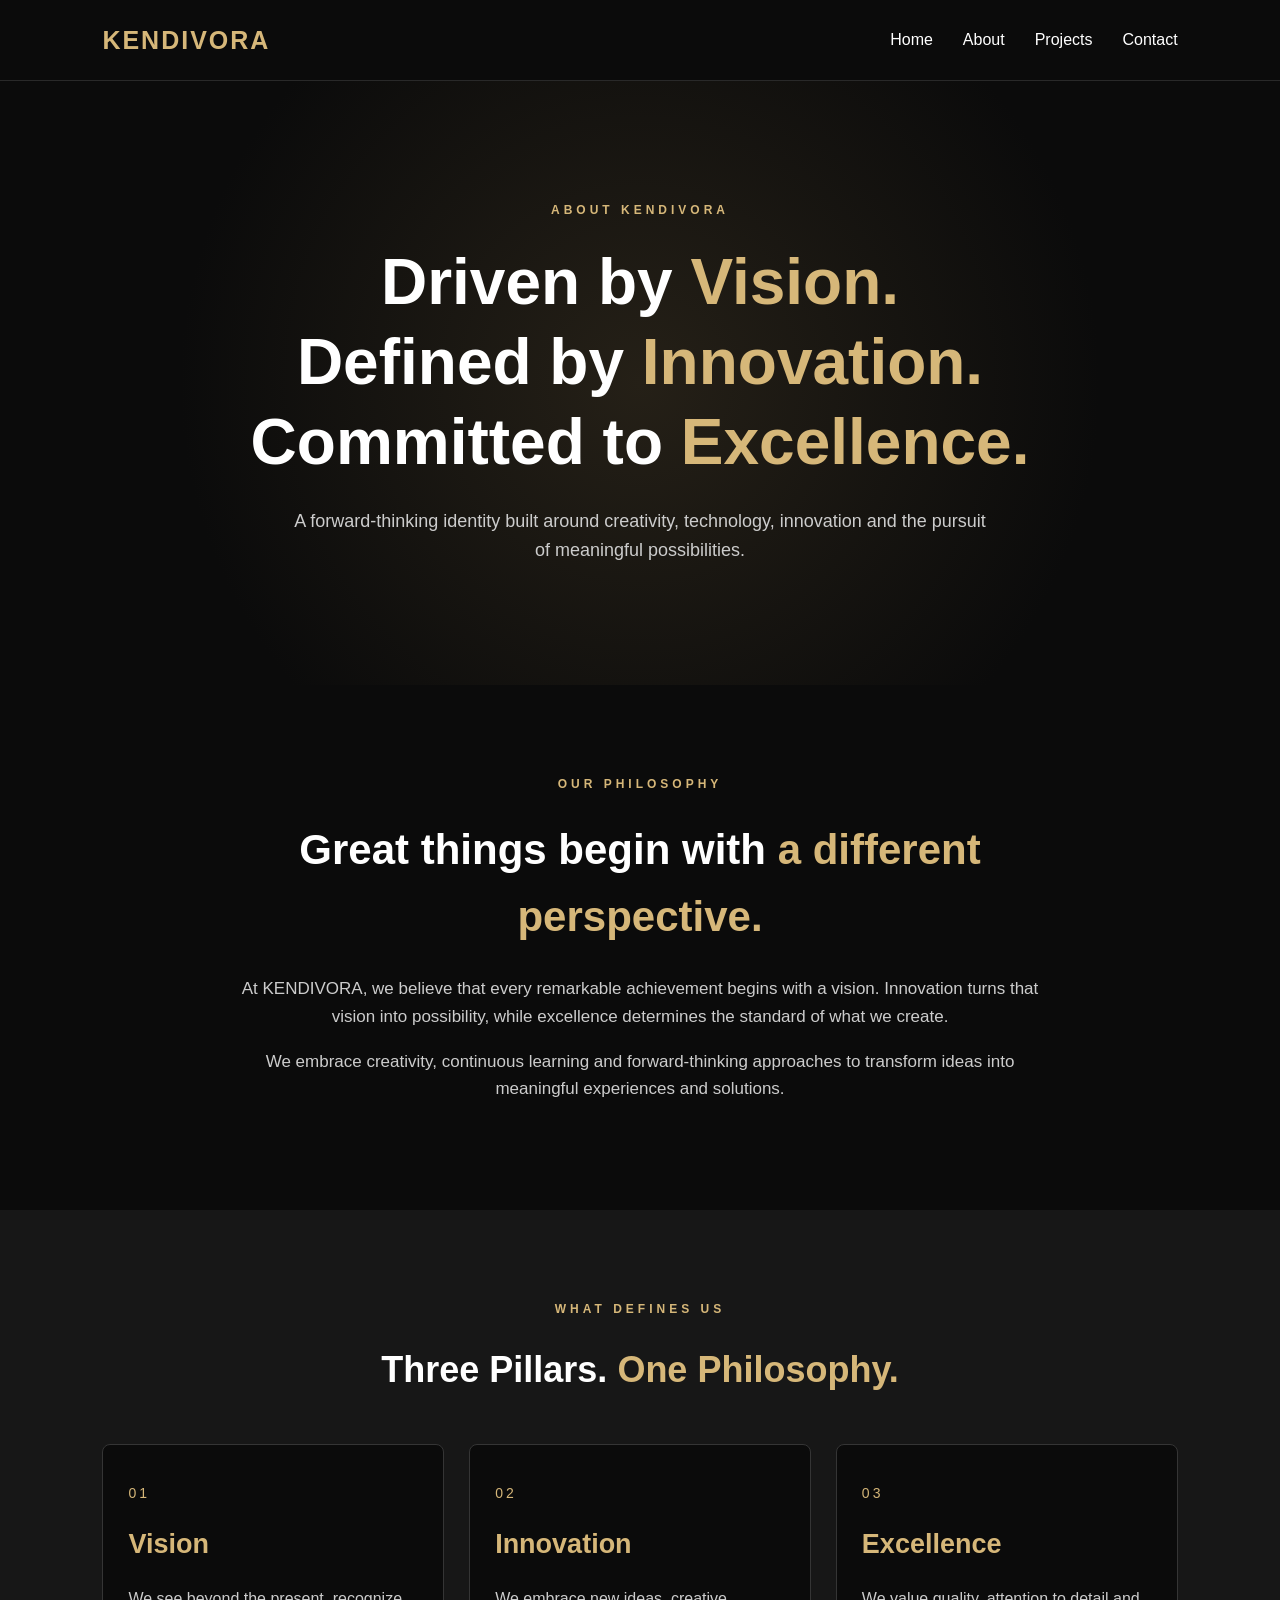
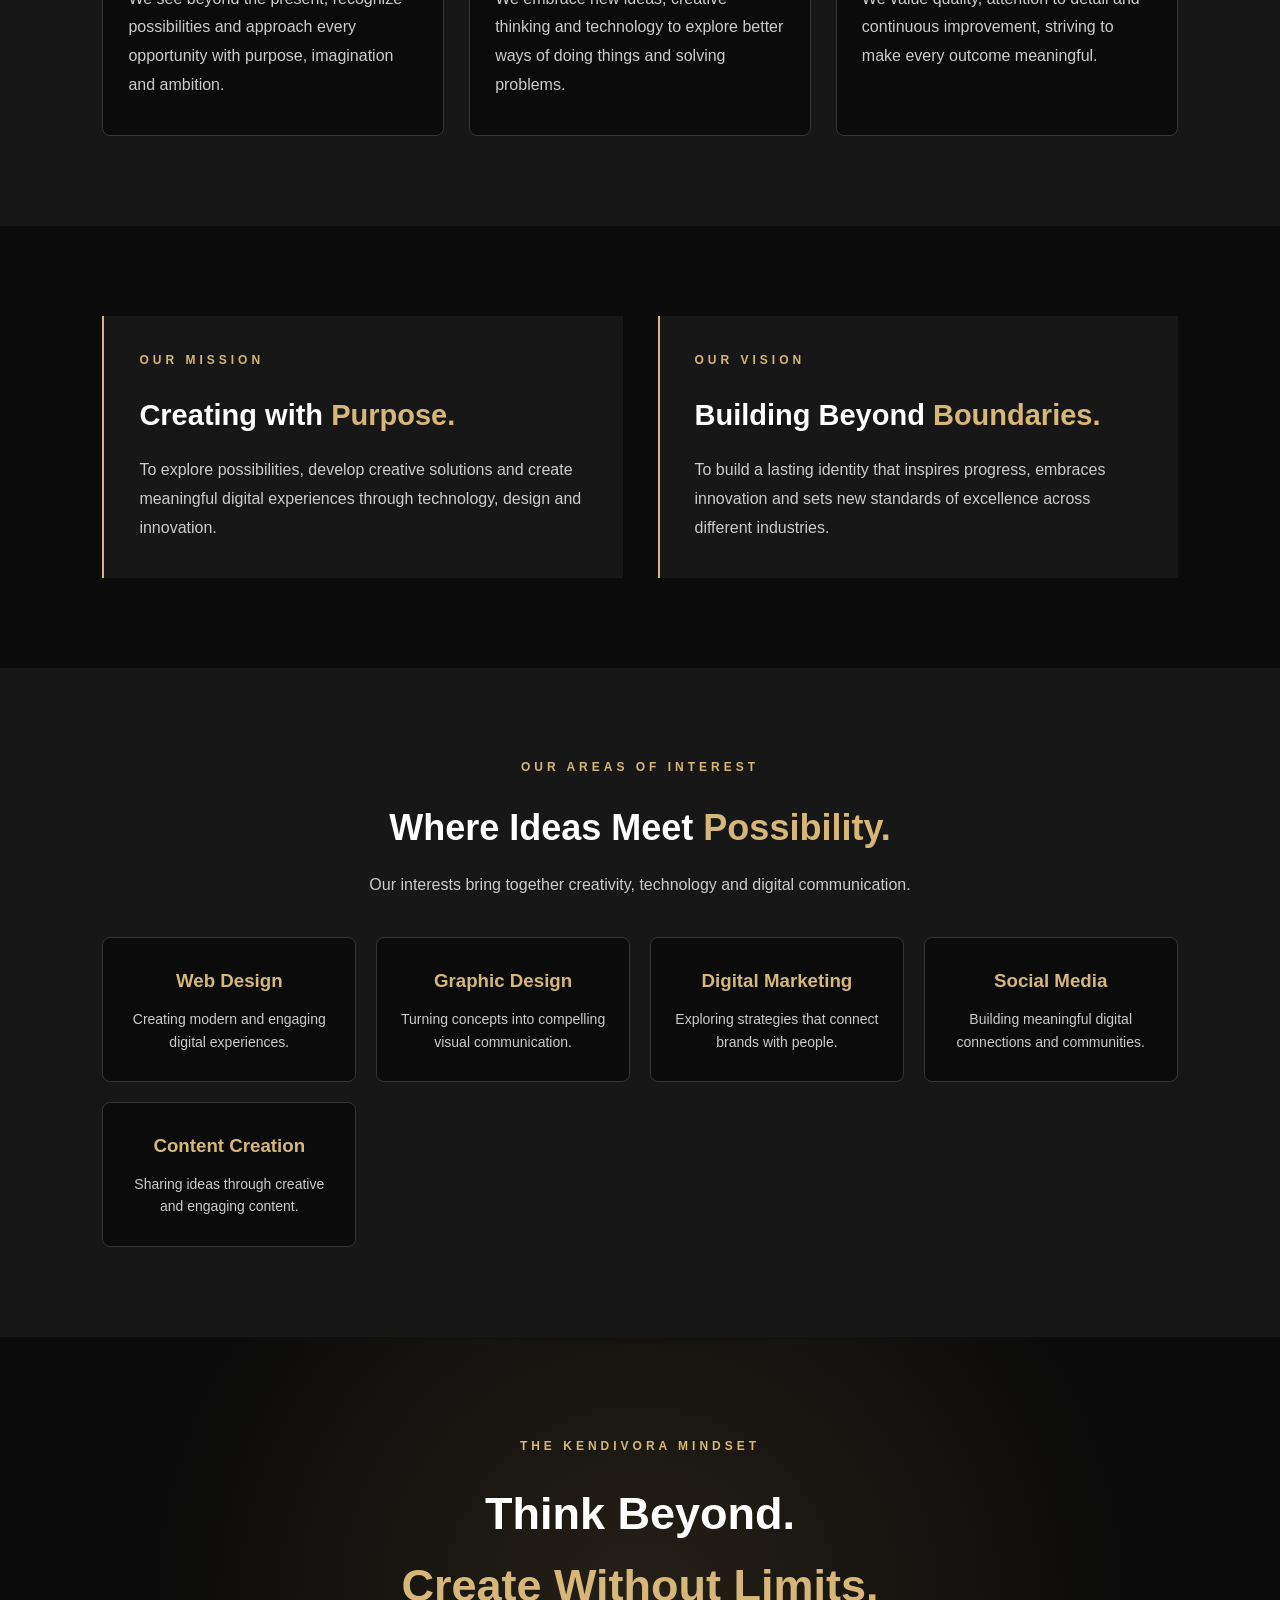
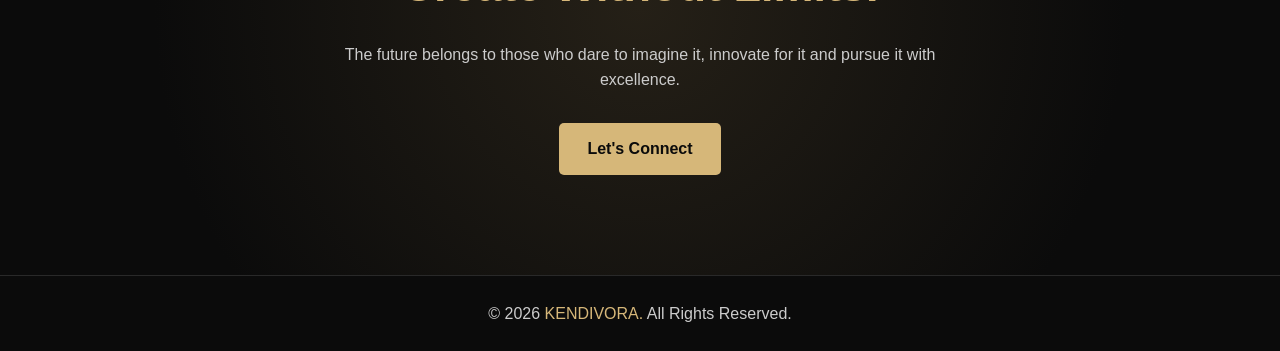
==== about.html @ ae040151 "Add files via upload" ====
<!DOCTYPE html>
<html lang="en">

<head>
    <meta charset="UTF-8">
    <meta name="viewport" content="width=device-width, initial-scale=1.0">

    <title>About Us | KENDIVORA</title>

    <link rel="stylesheet" href="style.css">
</head>

<body>

 

    <header>
        <nav>
            <a href="index.html" class="logo">KENDIVORA</a>

            <button class="menu-toggle" id="menu-toggle">
                ☰
            </button>

            <ul class="nav-links" id="nav-links">
                <li><a href="index.html">Home</a></li>
                <li><a href="about.html">About</a></li>
                <li><a href="projects.html">Projects</a></li>
                <li><a href="contact.html">Contact</a></li>
            </ul>
        </nav>
    </header>


  

    <section class="about-hero">

        <p class="section-label">ABOUT KENDIVORA</p>

        <h1>
            Driven by <span>Vision.</span><br>
            Defined by <span>Innovation.</span><br>
            Committed to <span>Excellence.</span>
        </h1>

        <p class="hero-description">
            A forward-thinking identity built around creativity,
            technology, innovation and the pursuit of meaningful
            possibilities.
        </p>

    </section>


  

    <section class="brand-philosophy">

        <p class="section-label">OUR PHILOSOPHY</p>

        <h2>
            Great things begin with
            <span>a different perspective.</span>
        </h2>

        <p>
            At KENDIVORA, we believe that every remarkable
            achievement begins with a vision. Innovation turns
            that vision into possibility, while excellence
            determines the standard of what we create.
        </p>

        <p>
            We embrace creativity, continuous learning and
            forward-thinking approaches to transform ideas
            into meaningful experiences and solutions.
        </p>

    </section>




    <section class="pillars">

        <p class="section-label">WHAT DEFINES US</p>

        <h2>Three Pillars. <span>One Philosophy.</span></h2>

        <div class="pillar-container">

            <div class="pillar-card">

                <span class="pillar-number">01</span>

                <h3>Vision</h3>

                <p>
                    We see beyond the present, recognize
                    possibilities and approach every opportunity
                    with purpose, imagination and ambition.
                </p>

            </div>


            <div class="pillar-card">

                <span class="pillar-number">02</span>

                <h3>Innovation</h3>

                <p>
                    We embrace new ideas, creative thinking
                    and technology to explore better ways
                    of doing things and solving problems.
                </p>

            </div>


            <div class="pillar-card">

                <span class="pillar-number">03</span>

                <h3>Excellence</h3>

                <p>
                    We value quality, attention to detail
                    and continuous improvement, striving
                    to make every outcome meaningful.
                </p>

            </div>

        </div>

    </section>




    <section class="mission-vision">

        <div class="mission-box">

            <p class="section-label">OUR MISSION</p>

            <h2>Creating with <span>Purpose.</span></h2>

            <p>
                To explore possibilities, develop creative
                solutions and create meaningful digital
                experiences through technology, design
                and innovation.
            </p>

        </div>


        <div class="vision-box">

            <p class="section-label">OUR VISION</p>

            <h2>Building Beyond <span>Boundaries.</span></h2>

            <p>
                To build a lasting identity that inspires
                progress, embraces innovation and sets
                new standards of excellence across
                different industries.
            </p>

        </div>

    </section>


 

    <section class="explore">

        <p class="section-label">OUR AREAS OF INTEREST</p>

        <h2>Where Ideas Meet <span>Possibility.</span></h2>

        <p class="explore-intro">
            Our interests bring together creativity,
            technology and digital communication.
        </p>

        <div class="explore-container">

            <div class="explore-card">
                <h3>Web Design</h3>
                <p>Creating modern and engaging digital experiences.</p>
            </div>

            <div class="explore-card">
                <h3>Graphic Design</h3>
                <p>Turning concepts into compelling visual communication.</p>
            </div>

            <div class="explore-card">
                <h3>Digital Marketing</h3>
                <p>Exploring strategies that connect brands with people.</p>
            </div>

            <div class="explore-card">
                <h3>Social Media</h3>
                <p>Building meaningful digital connections and communities.</p>
            </div>

            <div class="explore-card">
                <h3>Content Creation</h3>
                <p>Sharing ideas through creative and engaging content.</p>
            </div>

        </div>

    </section>


   

    <section class="about-closing">

        <p class="section-label">THE KENDIVORA MINDSET</p>

        <h2>
            Think Beyond.
            <span>Create Without Limits.</span>
        </h2>

        <p>
            The future belongs to those who dare to imagine
            it, innovate for it and pursue it with excellence.
        </p>

        <a href="contact.html" class="btn">Let's Connect</a>

    </section>


    

    <footer>
        <p>
            © 2026 <span>KENDIVORA.</span>
            All Rights Reserved.
        </p>
    </footer>


    <script src="script.js"></script>

</body>
</html>
---- style.css ----
/* ==============================
   KENDIVORA WEBSITE
   Colours: Black, White & Gold
================================= */

/* 1. GENERAL SETTINGS */

:root {
    --black: #0B0B0B;
    --white: #FFFFFF;
    --gold: #D6B779;
    --dark-grey: #171717;
    --light-grey: #CCCCCC;
}

* {
    margin: 0;
    padding: 0;
    box-sizing: border-box;
}

html {
    scroll-behavior: smooth;
}

body {
    font-family: Arial, sans-serif;
    background-color: var(--black);
    color: var(--white);
    line-height: 1.6;
}

a {
    text-decoration: none;
    color: inherit;
}

button {
    font-family: inherit;
}


/* 2. NAVIGATION BAR */

header {
    background-color: var(--black);
    padding: 20px 8%;
    border-bottom: 1px solid #292929;
}

nav {
    display: flex;
    justify-content: space-between;
    align-items: center;
}

.logo {
    color: var(--gold);
    font-size: 25px;
    font-weight: bold;
    letter-spacing: 2px;
}

.nav-links {
    display: flex;
    list-style: none;
    gap: 30px;
}

.nav-links a {
    color: var(--white);
    transition: 0.3s;
}

.nav-links a:hover {
    color: var(--gold);
}

/* Mobile menu button */

.menu-toggle {
    display: none;
    background: none;
    border: none;
    color: var(--gold);
    font-size: 30px;
    cursor: pointer;
}


/* 3. HERO SECTION */

.hero {
    min-height: 80vh;
    display: flex;
    flex-direction: column;
    justify-content: center;
    align-items: center;
    text-align: center;
    padding: 60px 8%;
}

.hero h1 {
    font-size: 55px;
    line-height: 1.2;
    margin-bottom: 20px;
}

.hero h1 span {
    color: var(--gold);
    display: block;
}

.hero p {
    color: var(--light-grey);
    font-size: 18px;
    max-width: 650px;
    margin-bottom: 30px;
}


/* 4. BUTTONS */

.btn {
    display: inline-block;
    background-color: var(--gold);
    color: var(--black);
    padding: 13px 28px;
    border-radius: 5px;
    font-weight: bold;
    transition: 0.3s;
}

.btn:hover {
    background-color: var(--white);
    transform: translateY(-3px);
}


/* 5. SERVICES SECTION */

.services {
    padding: 70px 8%;
    text-align: center;
}

.services h2 {
    font-size: 35px;
    margin-bottom: 15px;
}

.services h2 span {
    color: var(--gold);
}

.services-intro {
    color: var(--light-grey);
    margin-bottom: 40px;
}

.service-container {
    display: grid;
    grid-template-columns: repeat(auto-fit, minmax(220px, 1fr));
    gap: 25px;
}

.service-card {
    background-color: var(--dark-grey);
    padding: 30px 20px;
    border: 1px solid #333333;
    border-radius: 10px;
    transition: 0.3s;
}

.service-card:hover {
    border-color: var(--gold);
    transform: translateY(-5px);
}

.service-card h3 {
    color: var(--gold);
    margin-bottom: 12px;
}

.service-card p {
    color: var(--light-grey);
}


/* 6. CALL TO ACTION SECTION */

.cta {
    background-color: var(--dark-grey);
    text-align: center;
    padding: 70px 8%;
}

.cta h2 {
    font-size: 32px;
    margin-bottom: 15px;
}

.cta h2 span {
    color: var(--gold);
}

.cta p {
    color: var(--light-grey);
    margin-bottom: 25px;
}


/* 7. FOOTER */

footer {
    background-color: var(--black);
    border-top: 1px solid #292929;
    text-align: center;
    padding: 25px 8%;
    color: var(--light-grey);
}

footer span {
    color: var(--gold);
}


/* 8. MOBILE RESPONSIVENESS */

@media (max-width: 768px) {

    header {
        padding: 18px 5%;
    }

    .menu-toggle {
        display: block;
    }

    nav {
        position: relative;
    }

    .nav-links {
        display: none;
        flex-direction: column;
        position: absolute;
        top: 55px;
        right: 0;
        width: 200px;
        background-color: var(--dark-grey);
        padding: 20px;
        gap: 20px;
        border: 1px solid var(--gold);
        border-radius: 5px;
        z-index: 1000;
    }

    .nav-links.show {
        display: flex;
    }

    .hero {
        min-height: 70vh;
        padding: 50px 5%;
    }

    .hero h1 {
        font-size: 38px;
    }

    .hero p {
        font-size: 16px;
    }

    .services {
        padding: 50px 5%;
    }

    .services h2 {
        font-size: 28px;
    }

    .cta {
        padding: 50px 5%;
    }

    .cta h2 {
        font-size: 26px;
    }
}

/* =================================
   KENDIVORA ABOUT PAGE
================================= */


/* ABOUT HERO */

.about-hero {
    padding: 120px 8%;
    text-align: center;
    background:
        radial-gradient(
            circle at center,
            #252017 0%,
            #0B0B0B 65%
        );
}

.section-label {
    color: var(--gold);
    font-size: 12px;
    font-weight: bold;
    letter-spacing: 4px;
    margin-bottom: 22px;
}

.about-hero h1 {
    font-size: clamp(35px, 5vw, 65px);
    line-height: 1.25;
    margin-bottom: 25px;
}

.about-hero h1 span {
    color: var(--gold);
}

.hero-description {
    max-width: 700px;
    margin: auto;
    color: var(--light-grey);
    font-size: 18px;
}


/* BRAND PHILOSOPHY */

.brand-philosophy {
    padding: 90px 12%;
    text-align: center;
}

.brand-philosophy h2 {
    font-size: clamp(28px, 4vw, 42px);
    max-width: 800px;
    margin: 0 auto 25px;
}

.brand-philosophy h2 span {
    color: var(--gold);
}

.brand-philosophy p:not(.section-label) {
    max-width: 800px;
    margin: 0 auto 18px;
    color: var(--light-grey);
    font-size: 17px;
}


/* THREE PILLARS */

.pillars {
    background-color: var(--dark-grey);
    padding: 90px 8%;
    text-align: center;
}

.pillars h2 {
    font-size: 36px;
    margin-bottom: 45px;
}

.pillars h2 span {
    color: var(--gold);
}

.pillar-container {
    display: grid;
    grid-template-columns: repeat(3, 1fr);
    gap: 25px;
}

.pillar-card {
    background-color: var(--black);
    padding: 35px 25px;
    border: 1px solid #353535;
    border-radius: 8px;
    text-align: left;
    transition: 0.3s;
}

.pillar-card:hover {
    border-color: var(--gold);
    transform: translateY(-6px);
}

.pillar-number {
    color: var(--gold);
    font-size: 14px;
    letter-spacing: 3px;
}

.pillar-card h3 {
    color: var(--gold);
    font-size: 27px;
    margin: 18px 0;
}

.pillar-card p {
    color: var(--light-grey);
    line-height: 1.8;
}


/* MISSION AND VISION */

.mission-vision {
    display: grid;
    grid-template-columns: 1fr 1fr;
    gap: 35px;
    padding: 90px 8%;
}

.mission-box,
.vision-box {
    padding: 35px;
    border-left: 2px solid var(--gold);
    background-color: var(--dark-grey);
}

.mission-vision h2 {
    font-size: 29px;
    margin-bottom: 18px;
}

.mission-vision h2 span {
    color: var(--gold);
}

.mission-vision p:not(.section-label) {
    color: var(--light-grey);
    line-height: 1.8;
}


/* AREAS OF INTEREST */

.explore {
    padding: 90px 8%;
    text-align: center;
    background-color: var(--dark-grey);
}

.explore h2 {
    font-size: 36px;
    margin-bottom: 15px;
}

.explore h2 span {
    color: var(--gold);
}

.explore-intro {
    color: var(--light-grey);
    margin-bottom: 40px;
}

.explore-container {
    display: grid;
    grid-template-columns: repeat(auto-fit, minmax(210px, 1fr));
    gap: 20px;
}

.explore-card {
    padding: 28px 20px;
    background-color: var(--black);
    border: 1px solid #353535;
    border-radius: 8px;
    transition: 0.3s;
}

.explore-card:hover {
    border-color: var(--gold);
    transform: translateY(-5px);
}

.explore-card h3 {
    color: var(--gold);
    margin-bottom: 12px;
}

.explore-card p {
    color: var(--light-grey);
    font-size: 14px;
}


/* CLOSING STATEMENT */

.about-closing {
    padding: 100px 8%;
    text-align: center;
    background:
        radial-gradient(
            circle at center,
            #252017 0%,
            #0B0B0B 70%
        );
}

.about-closing h2 {
    font-size: clamp(30px, 4vw, 45px);
    margin-bottom: 20px;
}

.about-closing h2 span {
    color: var(--gold);
    display: block;
}

.about-closing p:not(.section-label) {
    color: var(--light-grey);
    max-width: 650px;
    margin: 0 auto 30px;
}


/* MOBILE RESPONSIVENESS */

@media (max-width: 768px) {

    .about-hero {
        padding: 85px 6%;
    }

    .about-hero h1 {
        font-size: 36px;
    }

    .hero-description {
        font-size: 15px;
    }

    .brand-philosophy {
        padding: 65px 7%;
    }

    .brand-philosophy h2 {
        font-size: 29px;
    }

    .brand-philosophy p:not(.section-label) {
        font-size: 15px;
    }

    .pillars {
        padding: 65px 6%;
    }

    .pillars h2 {
        font-size: 28px;
    }

    .pillar-container {
        grid-template-columns: 1fr;
    }

    .mission-vision {
        grid-template-columns: 1fr;
        padding: 65px 6%;
    }

    .explore {
        padding: 65px 6%;
    }

    .explore h2 {
        font-size: 29px;
    }

    .about-closing {
        padding: 75px 6%;
    }
}


/* =================================
   KENDIVORA CONTACT PAGE
================================= */


/* CONTACT HERO */

.contact-hero {
    text-align: center;
    padding: 100px 8%;
    background:
        radial-gradient(
            circle at center,
            #252017 0%,
            #0B0B0B 70%
        );
}

.contact-hero h1 {
    font-size: clamp(36px, 5vw, 60px);
    margin-bottom: 20px;
}

.contact-hero h1 span {
    color: var(--gold);
}

.contact-hero > p:last-child {
    max-width: 700px;
    margin: auto;
    color: var(--light-grey);
    font-size: 17px;
}


/* CONTACT SECTION */

.contact-section {
    display: grid;
    grid-template-columns: 1fr 1.2fr;
    gap: 55px;
    padding: 90px 8%;
    align-items: start;
}

.contact-info h2,
.contact-form-container h2 {
    font-size: 32px;
    margin-bottom: 20px;
}

.contact-intro {
    color: var(--light-grey);
    margin-bottom: 35px;
    line-height: 1.8;
}


/* CONTACT DETAILS */

.contact-item {
    display: flex;
    align-items: flex-start;
    gap: 18px;
    margin-bottom: 30px;
}

.contact-icon {
    width: 45px;
    height: 45px;
    flex-shrink: 0;
    display: flex;
    justify-content: center;
    align-items: center;
    color: var(--gold);
    border: 1px solid var(--gold);
    border-radius: 50%;
    font-size: 20px;
}

.contact-item h3 {
    color: var(--gold);
    margin-bottom: 8px;
}

.contact-item p,
.contact-item a {
    display: block;
    color: var(--light-grey);
    margin-bottom: 7px;
    overflow-wrap: anywhere;
}

.contact-item a:hover {
    color: var(--gold);
}


/* CONTACT FORM */

.contact-form-container {
    background-color: var(--dark-grey);
    border: 1px solid #333333;
    padding: 35px;
    border-radius: 10px;
}

.form-group {
    margin-bottom: 22px;
}

.form-group label {
    display: block;
    color: var(--white);
    margin-bottom: 9px;
    font-weight: bold;
}

.form-group input,
.form-group textarea {
    width: 100%;
    padding: 14px;
    background-color: var(--black);
    color: var(--white);
    border: 1px solid #444444;
    border-radius: 5px;
    outline: none;
    font-family: Arial, sans-serif;
    font-size: 15px;
}

.form-group input:focus,
.form-group textarea:focus {
    border-color: var(--gold);
}

.form-group input::placeholder,
.form-group textarea::placeholder {
    color: #888888;
}

.form-group textarea {
    resize: vertical;
}

.contact-form-container .btn {
    border: none;
    cursor: pointer;
    font-size: 15px;
}

.form-note {
    color: var(--light-grey);
    font-size: 12px;
    margin-top: 15px;
}


/* CONTACT CLOSING */

.contact-closing {
    text-align: center;
    padding: 85px 8%;
    background-color: var(--dark-grey);
}

.contact-closing h2 {
    font-size: clamp(28px, 4vw, 42px);
    margin-bottom: 18px;
}

.contact-closing h2 span {
    color: var(--gold);
    display: block;
}

.contact-closing > p:last-child {
    color: var(--light-grey);
}


/* CONTACT MOBILE RESPONSIVENESS */

@media (max-width: 768px) {

    .contact-hero {
        padding: 75px 6%;
    }

    .contact-hero h1 {
        font-size: 36px;
    }

    .contact-hero > p:last-child {
        font-size: 15px;
    }

    .contact-section {
        grid-template-columns: 1fr;
        gap: 40px;
        padding: 60px 6%;
    }

    .contact-info h2,
    .contact-form-container h2 {
        font-size: 27px;
    }

    .contact-form-container {
        padding: 25px 18px;
    }

    .contact-closing {
        padding: 65px 6%;
    }
}

/* =================================
   PROJECTS PAGE
================================= */

.projects-hero {
    min-height: 65vh;
    display: flex;
    align-items: center;
    justify-content: center;
    text-align: center;
    padding: 100px 8%;
    background:
        linear-gradient(rgba(0,0,0,0.75), rgba(0,0,0,0.9)),
        #171717;
}

.projects-hero-content {
    max-width: 800px;
}

.projects-hero-content > span {
    color: #D6B779;
    letter-spacing: 3px;
    font-size: 13px;
}

.projects-hero h1 {
    color: #FFFFFF;
    font-size: clamp(38px, 6vw, 65px);
    margin: 20px 0;
}

.projects-hero h1 span {
    color: #D6B779;
}

.projects-hero p {
    color: #CCCCCC;
    line-height: 1.8;
    margin-bottom: 30px;
}


/* SECTION HEADINGS */

.section-heading {
    text-align: center;
    max-width: 750px;
    margin: 0 auto 50px;
}

.section-heading span {
    color: #D6B779;
    letter-spacing: 3px;
    font-size: 12px;
}

.section-heading h2 {
    color: #FFFFFF;
    font-size: clamp(27px, 4vw, 38px);
    margin: 15px 0;
}

.section-heading p {
    color: #CCCCCC;
    line-height: 1.8;
}


/* GRAPHIC DESIGN PORTFOLIO */

.graphic-portfolio {
    padding: 90px 8%;
    background: #0B0B0B;
}

.graphic-grid {
    display: grid;
    grid-template-columns: repeat(3, minmax(0, 1fr));
    gap: 25px;
}

.graphic-card {
    background: #171717;
    border: 1px solid rgba(214,183,121,0.2);
    border-radius: 10px;
    overflow: hidden;
    transition: 0.3s ease;
}

.graphic-card:hover {
    transform: translateY(-7px);
    border-color: #D6B779;
}

.graphic-image {
    width: 100%;
    height: 280px;
    overflow: hidden;
    background: #222222;
}

.graphic-image img {
    width: 100%;
    height: 100%;
    object-fit: cover;
    display: block;
    transition: 0.4s ease;
}

.graphic-card:hover .graphic-image img {
    transform: scale(1.05);
}

.graphic-info {
    padding: 22px;
}

.graphic-info span {
    color: #D6B779;
    font-size: 11px;
    letter-spacing: 1.5px;
}

.graphic-info h3 {
    color: #FFFFFF;
    margin: 12px 0;
    font-size: 19px;
}

.graphic-info p {
    color: #CCCCCC;
    font-size: 14px;
    line-height: 1.7;
}


/* PROMOTIONAL VIDEO */

.video-portfolio {
    padding: 90px 8%;
    background: #171717;
}

.video-card {
    max-width: 750px;
    margin: auto;
    background: #0B0B0B;
    border: 1px solid rgba(214,183,121,0.2);
    border-radius: 12px;
    overflow: hidden;
}

.video-card video {
    width: 100%;
    display: block;
    max-height: 450px;
    background: #000000;
}

.video-info {
    padding: 25px;
}

.video-info h3 {
    color: #D6B779;
    margin-bottom: 12px;
}

.video-info p {
    color: #CCCCCC;
    line-height: 1.7;
}


/* SOCIAL MEDIA MANAGEMENT */

.social-management {
    padding: 90px 8%;
    background: #0B0B0B;
}

.social-grid {
    display: grid;
    grid-template-columns: repeat(3, minmax(0, 1fr));
    gap: 25px;
}

.social-card {
    padding: 35px 25px;
    background: #171717;
    border: 1px solid rgba(214,183,121,0.2);
    border-radius: 10px;
    transition: 0.3s ease;
}

.social-card:hover {
    transform: translateY(-7px);
    border-color: #D6B779;
}

.social-icon {
    width: 55px;
    height: 55px;
    display: flex;
    align-items: center;
    justify-content: center;
    border: 1px solid #D6B779;
    border-radius: 50%;
    color: #D6B779;
    font-size: 20px;
    font-weight: bold;
    margin-bottom: 20px;
}

.social-card h3 {
    color: #FFFFFF;
    margin-bottom: 15px;
    font-size: 21px;
}

.social-card p {
    color: #CCCCCC;
    line-height: 1.7;
    font-size: 14px;
    min-height: 75px;
}

.social-card a {
    display: inline-block;
    margin-top: 20px;
    color: #D6B779;
    text-decoration: none;
    font-weight: bold;
    transition: 0.3s;
}

.social-card a:hover {
    color: #FFFFFF;
}


/* PROJECT PHILOSOPHY */

.project-philosophy {
    padding: 100px 10%;
    text-align: center;
    background: #171717;
}

.project-philosophy span {
    color: #D6B779;
    letter-spacing: 3px;
    font-size: 12px;
}

.project-philosophy h2 {
    color: #FFFFFF;
    font-size: clamp(28px, 4vw, 42px);
    max-width: 750px;
    margin: 20px auto;
}

.project-philosophy p {
    color: #CCCCCC;
    max-width: 750px;
    margin: auto;
    line-height: 1.9;
}


/* PROJECTS CALL TO ACTION */

.projects-cta {
    padding: 85px 8%;
    text-align: center;
    background: #0B0B0B;
}

.projects-cta h2 {
    color: #FFFFFF;
    font-size: 34px;
    margin-bottom: 15px;
}

.projects-cta p {
    color: #CCCCCC;
    margin-bottom: 30px;
}


/* RESPONSIVE DESIGN */

@media (max-width: 900px) {

    .graphic-grid {
        grid-template-columns: repeat(2, minmax(0, 1fr));
    }

    .social-grid {
        grid-template-columns: repeat(2, minmax(0, 1fr));
    }

}

@media (max-width: 600px) {

    .projects-hero {
        min-height: 55vh;
        padding: 80px 6%;
    }

    .graphic-portfolio,
    .video-portfolio,
    .social-management {
        padding: 65px 6%;
    }

    .graphic-grid,
    .social-grid {
        grid-template-columns: 1fr;
    }

    .graphic-image {
        height: 260px;
    }

    .project-philosophy {
        padding: 75px 7%;
    }

    .projects-cta {
        padding: 70px 6%;
    }

}

.graphic-image {
    width: 100%;
    height: 280px;
    object-fit: contain;
    cursor: pointer;
    transition: transform 0.3s ease;
}

.graphic-image:hover {
    transform: scale(1.03);
}

.lightbox {
    display: none;
    position: fixed;
    inset: 0;
    background: rgba(0, 0, 0, 0.95);
    z-index: 9999;
    align-items: center;
    justify-content: center;
    padding: 50px;
}

.lightbox.active {
    display: flex;
}

#lightbox-image {
    max-width: 85%;
    max-height: 85vh;
    width: auto;
    height: auto;
    object-fit: contain;
}

.lightbox button {
    position: absolute;
    background: transparent;
    color: #D6B779;
    border: none;
    font-size: 35px;
    cursor: pointer;
}

.lightbox-close {
    top: 20px;
    right: 30px;
}

.lightbox-prev {
    left: 20px;
}

.lightbox-next {
    right: 20px;
}

@media (max-width: 600px) {
    .graphic-image {
        height: 230px;
    }

    .lightbox {
        padding: 15px;
    }

    #lightbox-image {
        max-width: 90%;
        max-height: 75vh;
    }

    .lightbox button {
        font-size: 27px;
    }
}
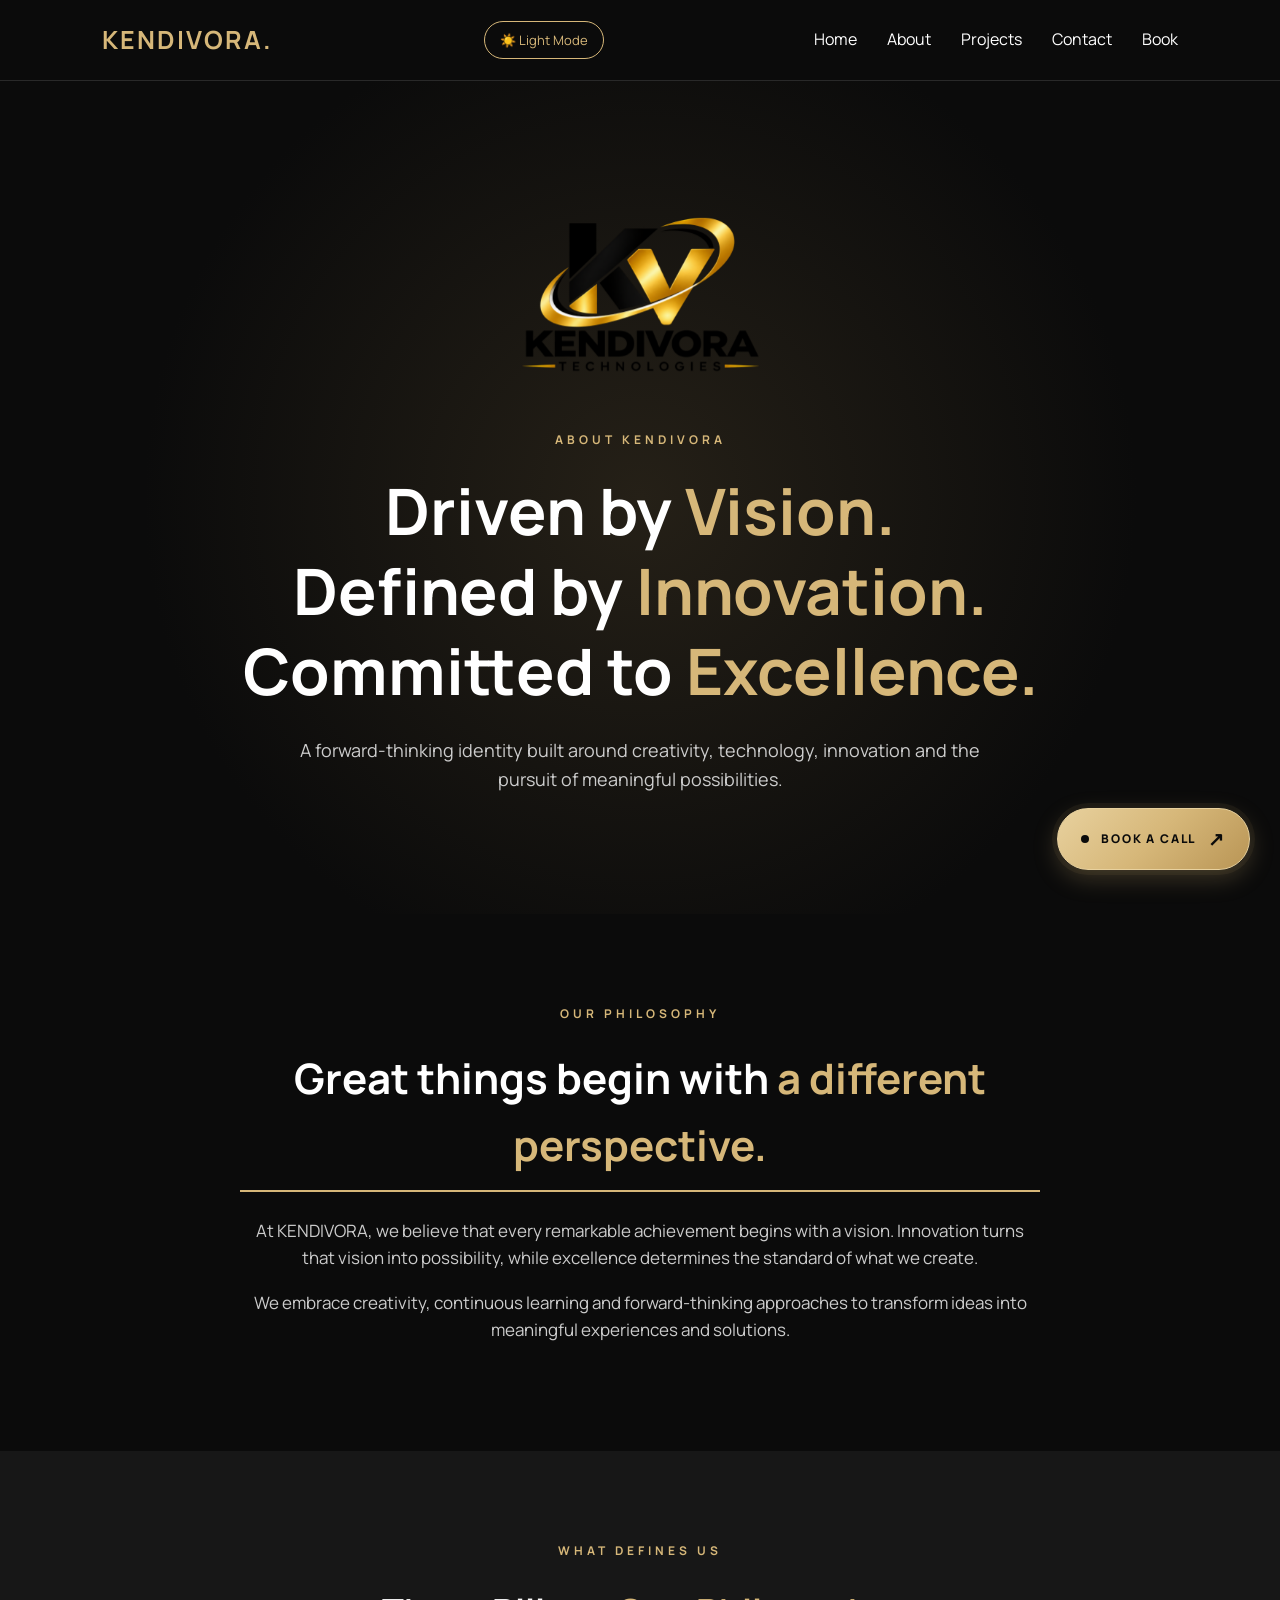
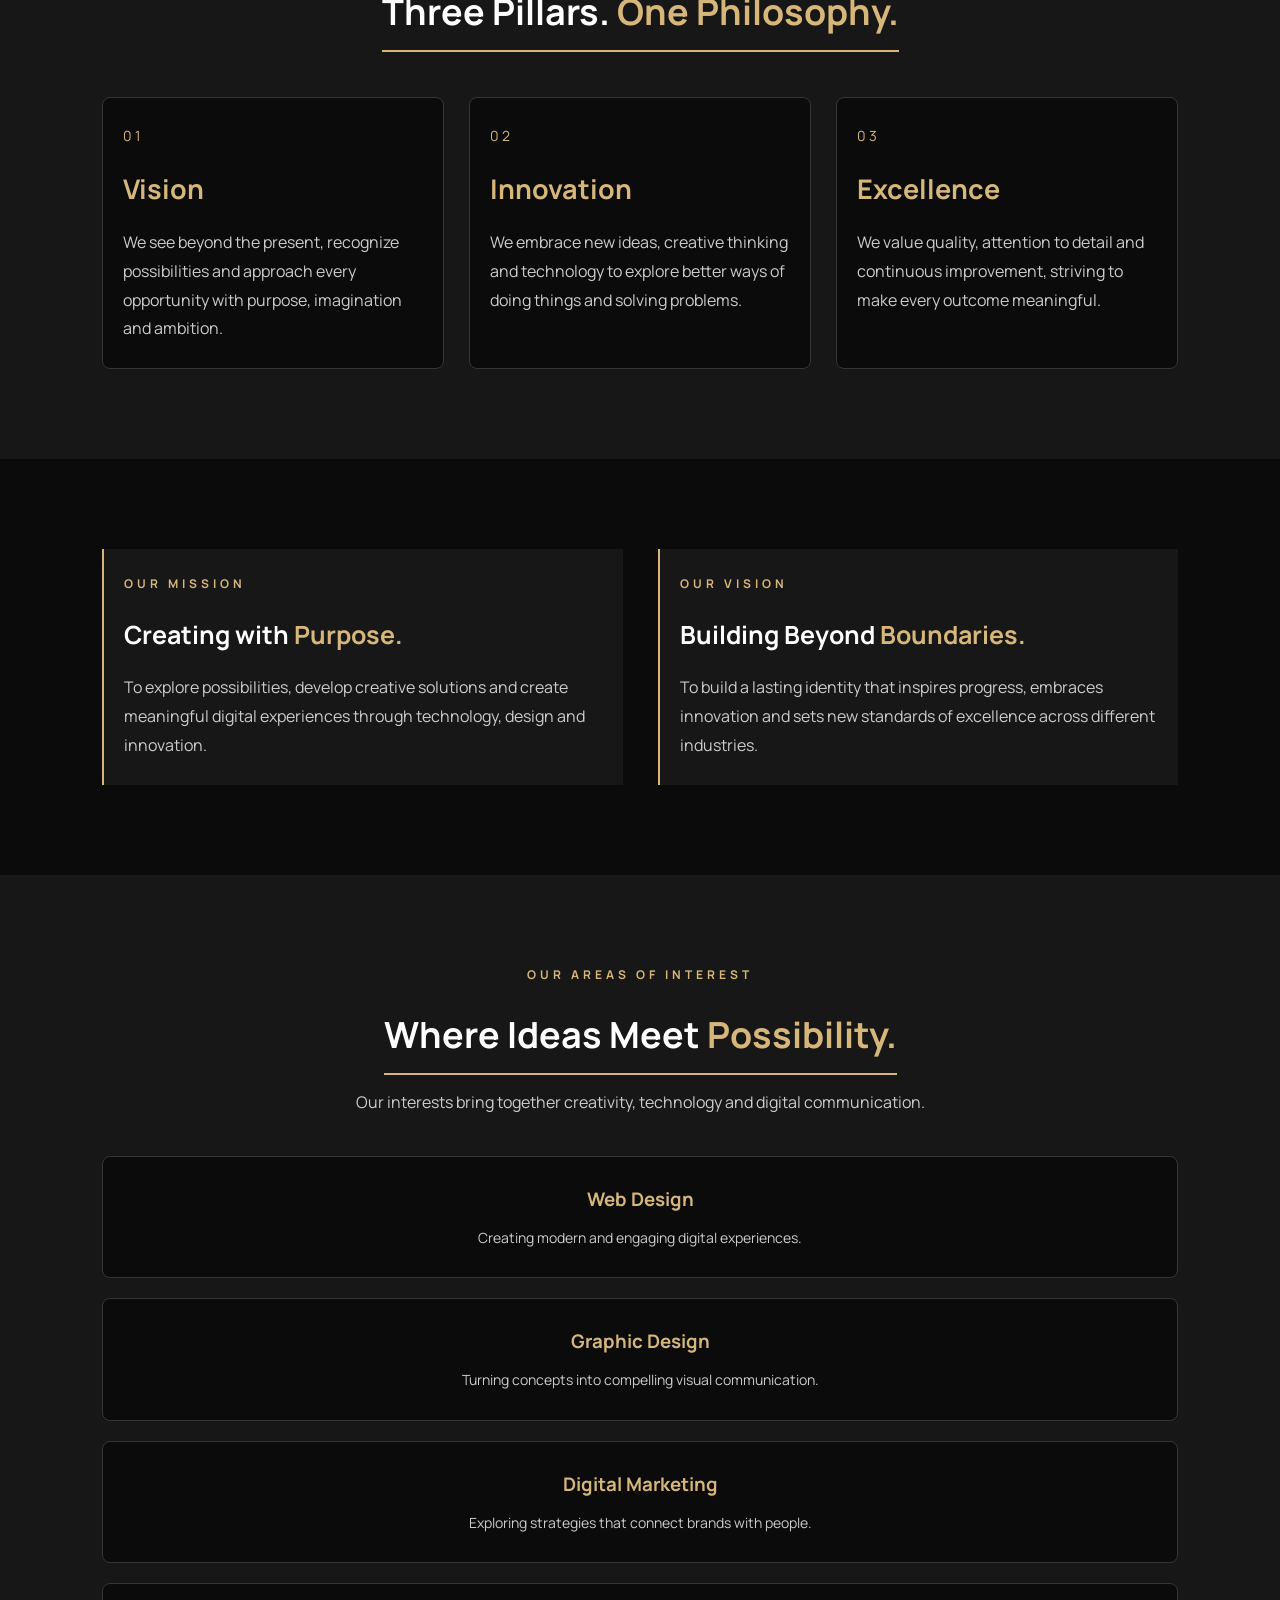
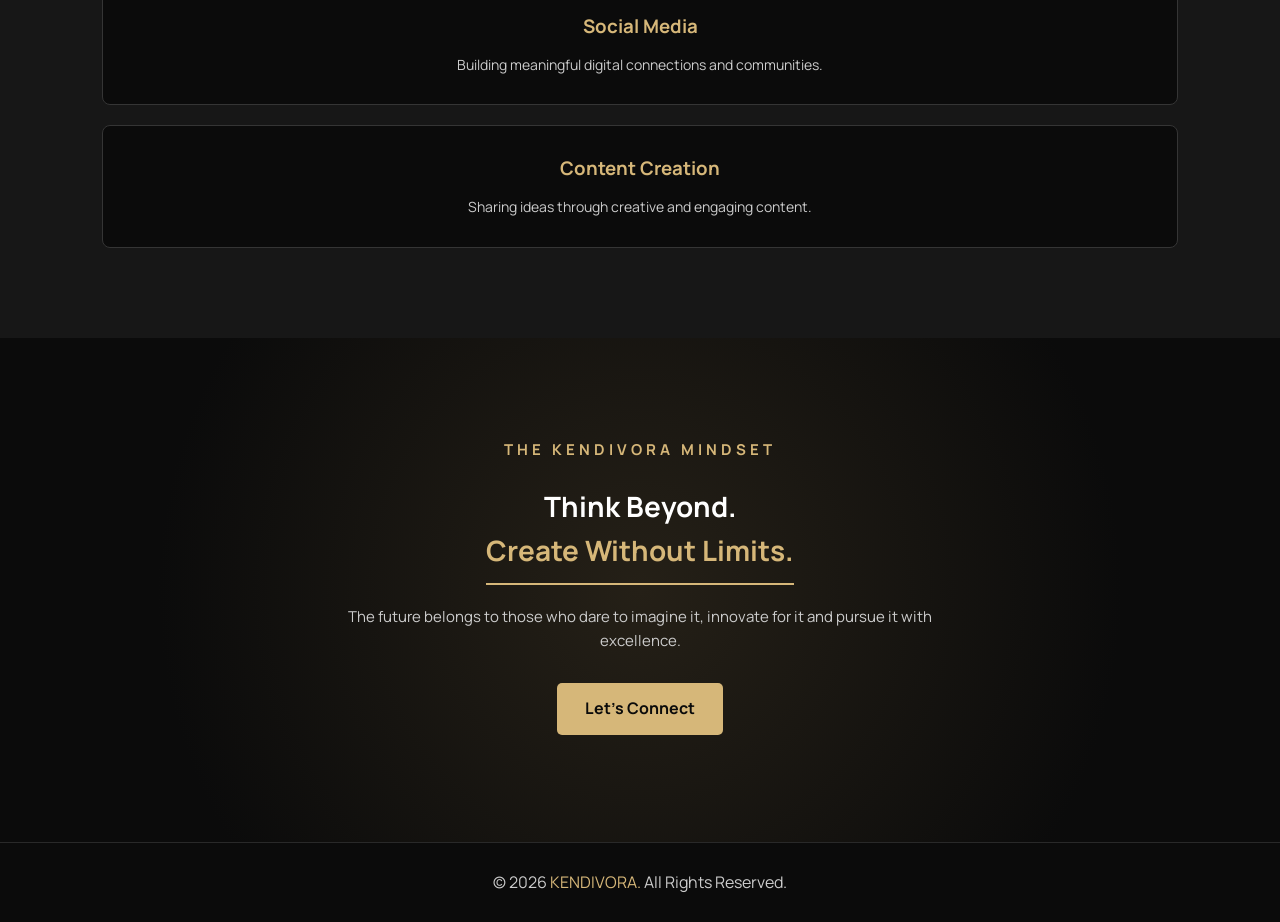
==== commit 7084bbc4: "Add files via upload" ====
--- a/about.html
+++ b/about.html
@@ -15,26 +15,38 @@
  
 
     <header>
-        <nav>
-            <a href="index.html" class="logo">KENDIVORA</a>
-
-            <button class="menu-toggle" id="menu-toggle">
-                ☰
-            </button>
-
-            <ul class="nav-links" id="nav-links">
-                <li><a href="index.html">Home</a></li>
-                <li><a href="about.html">About</a></li>
-                <li><a href="projects.html">Projects</a></li>
-                <li><a href="contact.html">Contact</a></li>
-            </ul>
-        </nav>
+        <nav class="navbar">
+
+    <a href="index.html" class="logo">
+        KENDIVORA<span>.</span>
+    </a>
+
+    <button id="theme-toggle" class="theme-toggle">
+        ☀️ Light Mode
+    </button>
+
+    <button class="menu-toggle" id="menu-toggle">
+        ☰
+    </button>
+
+    <ul class="nav-links" id="nav-links">
+        <li><a href="index.html">Home</a></li>
+        <li><a href="about.html">About</a></li>
+        <li><a href="projects.html">Projects</a></li>
+        <li><a href="contact.html">Contact</a></li>
+        <li><a href="book.html">Book</a></li>
+    </ul>
+
+</nav>
     </header>
 
 
   
 
-    <section class="about-hero">
+    <section class="about-hero reveal">
+        <div class="about-logo">
+    <img src="Kendivora-Logo.png" alt="KENDIVORA Technologies Logo">
+</div>
 
         <p class="section-label">ABOUT KENDIVORA</p>
 
@@ -55,7 +67,7 @@
 
   
 
-    <section class="brand-philosophy">
+    <section class="brand-philosophy reveal">
 
         <p class="section-label">OUR PHILOSOPHY</p>
 
@@ -82,13 +94,13 @@
 
 
 
-    <section class="pillars">
+    <section class="pillars reveal">
 
         <p class="section-label">WHAT DEFINES US</p>
 
         <h2>Three Pillars. <span>One Philosophy.</span></h2>
 
-        <div class="pillar-container">
+        <div class="pillar-container reveal-stagger">
 
             <div class="pillar-card">
 
@@ -141,7 +153,7 @@
 
 
 
-    <section class="mission-vision">
+    <section class="mission-vision reveal-stagger">
 
         <div class="mission-box">
 
@@ -179,7 +191,7 @@
 
  
 
-    <section class="explore">
+    <section class="explore reveal">
 
         <p class="section-label">OUR AREAS OF INTEREST</p>
 
@@ -190,7 +202,7 @@
             technology and digital communication.
         </p>
 
-        <div class="explore-container">
+        <div class="explore-container reveal-stagger">
 
             <div class="explore-card">
                 <h3>Web Design</h3>
@@ -224,7 +236,7 @@
 
    
 
-    <section class="about-closing">
+    <section class="about-closing reveal">
 
         <p class="section-label">THE KENDIVORA MINDSET</p>
 
@@ -239,8 +251,13 @@
         </p>
 
         <a href="contact.html" class="btn">Let's Connect</a>
-
-    </section>
+     
+     </section>
+      <a href="book.html" class="floating-booking">
+    <span class="booking-dot"></span>
+    <span>BOOK A CALL</span>
+    <span class="booking-arrow">↗</span>
+</a>
 
 
     
--- a/style.css
+++ b/style.css
@@ -1,3 +1,4 @@
+@import url('https://fonts.googleapis.com/css2?family=Manrope:wght@200..800&display=swap');
 /* ==============================
    KENDIVORA WEBSITE
    Colours: Black, White & Gold
@@ -24,10 +25,11 @@
 }
 
 body {
-    font-family: Arial, sans-serif;
+    font-family: 'Manrope', sans-serif;
     background-color: var(--black);
     color: var(--white);
     line-height: 1.6;
+
 }
 
 a {
@@ -169,12 +171,13 @@
     padding: 30px 20px;
     border: 1px solid #333333;
     border-radius: 10px;
-    transition: 0.3s;
+    transition: transform 0.4s ease, box-shadow 0.4s ease, border-color 0.4s ease;
 }
 
 .service-card:hover {
     border-color: var(--gold);
-    transform: translateY(-5px);
+    transform: translateY(-10px);
+    box-shadow: 0 12px 25px rgba(214, 183, 121, 0.15);
 }
 
 .service-card h3 {
@@ -221,6 +224,14 @@
 }
 
 footer span {
+    color: var(--gold);
+}
+footer p {
+    line-height: 1.8;
+    transition: color 0.3s ease;
+}
+
+footer p:hover {
     color: var(--gold);
 }
 
@@ -472,18 +483,21 @@
     grid-template-columns: repeat(auto-fit, minmax(210px, 1fr));
     gap: 20px;
 }
-
 .explore-card {
     padding: 28px 20px;
     background-color: var(--black);
     border: 1px solid #353535;
     border-radius: 8px;
-    transition: 0.3s;
+    transition:
+        transform 0.4s ease,
+        border-color 0.4s ease,
+        box-shadow 0.4s ease;
 }
 
 .explore-card:hover {
     border-color: var(--gold);
-    transform: translateY(-5px);
+    transform: translateY(-8px);
+    box-shadow: 0 12px 25px rgba(214, 183, 121, 0.12);
 }
 
 .explore-card h3 {
@@ -584,6 +598,34 @@
         padding: 75px 6%;
     }
 }
+/* EXPLORE CARDS */
+    .explore-container {
+        grid-template-columns: 1fr;
+    }
+
+    /* MISSION AND VISION */
+    .mission-box,
+    .vision-box {
+        padding: 25px 20px;
+    }
+
+    .mission-vision h2 {
+        font-size: 25px;
+    }
+
+    /* PILLAR CARDS */
+    .pillar-card {
+        padding: 25px 20px;
+    }
+
+    /* ABOUT CLOSING */
+    .about-closing h2 {
+        font-size: 28px;
+    }
+
+    .about-closing p {
+        font-size: 15px;
+    }
 
 
 /* =================================
@@ -619,6 +661,30 @@
     color: var(--light-grey);
     font-size: 17px;
 }
+/* CONTACT HERO ENTRANCE ANIMATION */
+
+.contact-hero .section-label {
+    animation: contactFadeUp 0.8s ease both;
+}
+
+.contact-hero h1 {
+    animation: contactFadeUp 1s ease 0.2s both;
+}
+
+.contact-hero > p:last-child {
+    animation: contactFadeUp 1s ease 0.4s both;
+}
+
+@keyframes contactFadeUp {
+    from {
+        opacity: 0;
+        transform: translateY(22px);
+    }
+    to {
+        opacity: 1;
+        transform: translateY(0);
+    }
+}
 
 
 /* CONTACT SECTION */
@@ -645,12 +711,16 @@
 
 
 /* CONTACT DETAILS */
-
 .contact-item {
     display: flex;
     align-items: flex-start;
     gap: 18px;
     margin-bottom: 30px;
+    transition: transform 0.4s ease;
+}
+
+.contact-item:hover {
+    transform: translateX(6px);
 }
 
 .contact-icon {
@@ -664,6 +734,16 @@
     border: 1px solid var(--gold);
     border-radius: 50%;
     font-size: 20px;
+    transition:
+        background-color 0.4s ease,
+        color 0.4s ease,
+        box-shadow 0.4s ease;
+}
+
+.contact-item:hover .contact-icon {
+    background-color: var(--gold);
+    color: var(--black);
+    box-shadow: 0 0 18px rgba(214, 183, 121, 0.2);
 }
 
 .contact-item h3 {
@@ -713,18 +793,14 @@
     border: 1px solid #444444;
     border-radius: 5px;
     outline: none;
-    font-family: Arial, sans-serif;
+   font-family: 'Manrope', sans-serif;
     font-size: 15px;
 }
-
 .form-group input:focus,
 .form-group textarea:focus {
     border-color: var(--gold);
-}
-
-.form-group input::placeholder,
-.form-group textarea::placeholder {
-    color: #888888;
+    box-shadow: 0 0 12px rgba(214, 183, 121, 0.12);
+    transition: border-color 0.3s ease, box-shadow 0.3s ease;
 }
 
 .form-group textarea {
@@ -736,6 +812,10 @@
     cursor: pointer;
     font-size: 15px;
 }
+.contact-form-container .btn:hover {
+    transform: translateY(-3px);
+    box-shadow: 0 8px 20px rgba(214, 183, 121, 0.2);
+}
 
 .form-note {
     color: var(--light-grey);
@@ -793,10 +873,20 @@
     .contact-form-container h2 {
         font-size: 27px;
     }
-
-    .contact-form-container {
-        padding: 25px 18px;
-    }
+.contact-form-container {
+    background-color: var(--dark-grey);
+    border: 1px solid rgba(214, 183, 121, 0.2);
+    padding: 35px;
+    border-radius: 10px;
+    transition:
+        border-color 0.4s ease,
+        box-shadow 0.4s ease;
+}
+
+.contact-form-container:hover {
+    border-color: rgba(214, 183, 121, 0.55);
+    box-shadow: 0 12px 30px rgba(214, 183, 121, 0.08);
+}
 
     .contact-closing {
         padding: 65px 6%;
@@ -859,11 +949,29 @@
     letter-spacing: 3px;
     font-size: 12px;
 }
-
 .section-heading h2 {
     color: #FFFFFF;
     font-size: clamp(27px, 4vw, 38px);
     margin: 15px 0;
+    position: relative;
+    display: inline-block;
+    padding-bottom: 12px;
+}
+
+.section-heading h2::after {
+    content: "";
+    position: absolute;
+    left: 50%;
+    bottom: 0;
+    width: 0;
+    height: 2px;
+    background: #D6B779;
+    transform: translateX(-50%);
+    transition: width 1s ease;
+}
+
+.graphic-portfolio.reveal.visible .section-heading h2::after {
+    width: 75%;
 }
 
 .section-heading p {
@@ -884,18 +992,23 @@
     grid-template-columns: repeat(3, minmax(0, 1fr));
     gap: 25px;
 }
+/* KENDIVORA — GRAPHIC PORTFOLIO CARDS */
 
 .graphic-card {
     background: #171717;
     border: 1px solid rgba(214,183,121,0.2);
     border-radius: 10px;
     overflow: hidden;
-    transition: 0.3s ease;
+    transition:
+        transform 0.4s ease,
+        border-color 0.4s ease,
+        box-shadow 0.4s ease;
 }
 
 .graphic-card:hover {
-    transform: translateY(-7px);
+    transform: translateY(-9px);
     border-color: #D6B779;
+    box-shadow: 0 14px 30px rgba(214,183,121,0.14);
 }
 
 .graphic-image {
@@ -910,33 +1023,45 @@
     height: 100%;
     object-fit: cover;
     display: block;
-    transition: 0.4s ease;
+    transition: transform 0.6s ease;
 }
 
 .graphic-card:hover .graphic-image img {
-    transform: scale(1.05);
-}
+    transform: scale(1.06);
+}
+/* KENDIVORA — GRAPHIC PROJECT INFORMATION */
 
 .graphic-info {
-    padding: 22px;
+    padding: 24px;
 }
 
 .graphic-info span {
+    display: inline-block;
     color: #D6B779;
     font-size: 11px;
     letter-spacing: 1.5px;
+    transition: letter-spacing 0.4s ease;
+}
+
+.graphic-card:hover .graphic-info span {
+    letter-spacing: 2px;
 }
 
 .graphic-info h3 {
     color: #FFFFFF;
-    margin: 12px 0;
+    margin: 13px 0;
     font-size: 19px;
+    transition: color 0.3s ease;
+}
+
+.graphic-card:hover .graphic-info h3 {
+    color: #D6B779;
 }
 
 .graphic-info p {
     color: #CCCCCC;
     font-size: 14px;
-    line-height: 1.7;
+    line-height: 1.8;
 }
 
 
@@ -954,6 +1079,16 @@
     border: 1px solid rgba(214,183,121,0.2);
     border-radius: 12px;
     overflow: hidden;
+    transition:
+        transform 0.4s ease,
+        border-color 0.4s ease,
+        box-shadow 0.4s ease;
+}
+
+.video-card:hover {
+    transform: translateY(-7px);
+    border-color: #D6B779;
+    box-shadow: 0 14px 30px rgba(214,183,121,0.14);
 }
 
 .video-card video {
@@ -996,12 +1131,16 @@
     background: #171717;
     border: 1px solid rgba(214,183,121,0.2);
     border-radius: 10px;
-    transition: 0.3s ease;
+    transition:
+        transform 0.4s ease,
+        border-color 0.4s ease,
+        box-shadow 0.4s ease;
 }
 
 .social-card:hover {
-    transform: translateY(-7px);
+    transform: translateY(-9px);
     border-color: #D6B779;
+    box-shadow: 0 14px 30px rgba(214,183,121,0.14);
 }
 
 .social-icon {
@@ -1058,12 +1197,30 @@
     letter-spacing: 3px;
     font-size: 12px;
 }
-
 .project-philosophy h2 {
     color: #FFFFFF;
     font-size: clamp(28px, 4vw, 42px);
     max-width: 750px;
     margin: 20px auto;
+    position: relative;
+    display: table;
+    padding-bottom: 15px;
+}
+
+.project-philosophy h2::after {
+    content: "";
+    position: absolute;
+    left: 50%;
+    bottom: 0;
+    width: 0;
+    height: 2px;
+    background: #D6B779;
+    transform: translateX(-50%);
+    transition: width 1s ease;
+}
+
+.project-philosophy.reveal.visible h2::after {
+    width: 65%;
 }
 
 .project-philosophy p {
@@ -1081,11 +1238,29 @@
     text-align: center;
     background: #0B0B0B;
 }
-
 .projects-cta h2 {
     color: #FFFFFF;
     font-size: 34px;
     margin-bottom: 15px;
+    position: relative;
+    display: inline-block;
+    padding-bottom: 12px;
+}
+
+.projects-cta h2::after {
+    content: "";
+    position: absolute;
+    left: 50%;
+    bottom: 0;
+    width: 0;
+    height: 2px;
+    background: #D6B779;
+    transform: translateX(-50%);
+    transition: width 1s ease;
+}
+
+.projects-cta.reveal.visible h2::after {
+    width: 75%;
 }
 
 .projects-cta p {
@@ -1214,4 +1389,1465 @@
     .lightbox button {
         font-size: 27px;
     }
+}
+
+/* =========================================
+   KENDIVORA COMPLETE THEME SYSTEM
+========================================= */
+
+/* 1. DARK MODE - DEFAULT */
+
+:root {
+    --bg-color: #0B0B0B;
+    --text-color: #FFFFFF;
+    --muted-text: #CCCCCC;
+    --card-color: #171717;
+    --accent-color: #D6B779;
+    --border-color: #333333;
+}
+
+/* 2. LIGHT MODE COLOURS */
+
+body.light-mode {
+    --bg-color: #FFFFFF;
+    --text-color: #111111;
+    --muted-text: #292929;
+    --card-color: #F3F3F3;
+    --accent-color: #A7833F;
+    --border-color: #DDDDDD;
+}
+
+/* 3. GENERAL SETTINGS */
+
+body {
+    background-color: var(--bg-color);
+    color: var(--text-color);
+    transition: background-color 0.3s ease, color 0.3s ease;
+}
+
+body.light-mode {
+    background-color: #FFFFFF;
+    color: #111111;
+}
+
+/* 4. NAVIGATION BAR */
+
+body.light-mode header {
+    background-color: #FFFFFF;
+    border-bottom: 1px solid #DDDDDD;
+}
+
+body.light-mode nav {
+    background-color: transparent;
+}
+
+body.light-mode .logo {
+    color: #A7833F;
+}
+
+body.light-mode .nav-links a {
+    color: #111111;
+}
+
+body.light-mode .nav-links a:hover {
+    color: #A7833F;
+}
+
+body.light-mode .menu-toggle {
+    color: #A7833F;
+}
+
+/* MOBILE NAVIGATION DROPDOWN */
+
+@media (max-width: 768px) {
+    body.light-mode .nav-links {
+        background-color: #FFFFFF;
+        border: 1px solid #A7833F;
+        box-shadow: 0 5px 20px rgba(0,0,0,0.12);
+    }
+
+    body.light-mode .nav-links a {
+        color: #111111;
+    }
+    .graphic-grid {
+    grid-template-columns: repeat(2, minmax(0, 1fr));
+}
+}
+
+/* 5. HOME PAGE */
+
+/* Main hero */
+
+body.light-mode .hero {
+    background-color: #FFFFFF;
+}
+
+body.light-mode .hero h1 {
+    color: #111111;
+}
+
+body.light-mode .hero h1 span {
+    color: #A7833F;
+}
+
+body.light-mode .hero p {
+    color: #292929;
+}
+
+/* Services */
+
+body.light-mode .services {
+    background-color: #FFFFFF;
+}
+
+body.light-mode .services h2 {
+    color: #111111;
+}
+
+body.light-mode .services h2 span {
+    color: #A7833F;
+}
+
+body.light-mode .services-intro {
+    color: #292929;
+}
+
+body.light-mode .service-card {
+    background-color: #F3F3F3;
+    border-color: #DDDDDD;
+}
+
+body.light-mode .service-card h3 {
+    color: #A7833F;
+}
+
+body.light-mode .service-card p {
+    color: #292929;
+}
+
+/* Home call to action - dark section */
+
+body.light-mode .cta {
+    background-color: #171717;
+}
+
+body.light-mode .cta h2 {
+    color: #FFFFFF;
+}
+
+body.light-mode .cta h2 span {
+    color: #D6B779;
+}
+
+body.light-mode .cta p {
+    color: #E0E0E0;
+}
+
+/* 6. ABOUT PAGE */
+
+/* About hero - dark section */
+
+body.light-mode .about-hero,
+body.light-mode .about-closing {
+    background: radial-gradient(
+        circle at center,
+        #252017 0%,
+        #0B0B0B 70%
+    );
+}
+
+body.light-mode .about-hero h1,
+body.light-mode .about-closing h2 {
+    color: #FFFFFF;
+}
+
+body.light-mode .about-hero h1 span,
+body.light-mode .about-closing h2 span {
+    color: #D6B779;
+}
+
+body.light-mode .hero-description,
+body.light-mode .about-closing p:not(.section-label) {
+    color: #E0E0E0;
+}
+
+/* Brand philosophy - light section */
+
+body.light-mode .brand-philosophy {
+    background-color: #FFFFFF;
+}
+
+body.light-mode .brand-philosophy h2 {
+    color: #111111;
+}
+
+body.light-mode .brand-philosophy h2 span {
+    color: #A7833F;
+}
+
+body.light-mode .brand-philosophy p:not(.section-label) {
+    color: #292929;
+}
+
+/* Three pillars - dark section */
+
+body.light-mode .pillars {
+    background-color: #171717;
+}
+
+body.light-mode .pillars h2 {
+    color: #FFFFFF;
+}
+
+body.light-mode .pillars h2 span {
+    color: #D6B779;
+}
+
+body.light-mode .pillar-card {
+    background-color: #0B0B0B;
+    border-color: #444444;
+}
+
+body.light-mode .pillar-card h3 {
+    color: #D6B779;
+}
+
+body.light-mode .pillar-card p {
+    color: #E0E0E0;
+}
+
+/* Mission and vision - light section */
+
+body.light-mode .mission-vision {
+    background-color: #FFFFFF;
+}
+
+body.light-mode .mission-box,
+body.light-mode .vision-box {
+    background-color: #F3F3F3;
+    border-left-color: #A7833F;
+}
+
+body.light-mode .mission-vision h2 {
+    color: #111111;
+}
+
+body.light-mode .mission-vision h2 span {
+    color: #A7833F;
+}
+
+body.light-mode .mission-vision p:not(.section-label) {
+    color: #292929;
+}
+
+/* Areas of interest - light section */
+
+body.light-mode .explore {
+    background-color: #FFFFFF;
+}
+
+body.light-mode .explore h2 {
+    color: #111111;
+}
+
+body.light-mode .explore h2 span {
+    color: #A7833F;
+}
+
+body.light-mode .explore-intro {
+    color: #292929;
+}
+
+body.light-mode .explore-card {
+    background-color: #F3F3F3;
+    border-color: #DDDDDD;
+}
+
+body.light-mode .explore-card h3 {
+    color: #A7833F;
+}
+
+body.light-mode .explore-card p {
+    color: #292929;
+}
+
+/* 7. CONTACT PAGE */
+
+/* Contact hero - dark section */
+
+body.light-mode .contact-hero {
+    background: radial-gradient(
+        circle at center,
+        #252017 0%,
+        #0B0B0B 70%
+    );
+}
+
+body.light-mode .contact-hero h1 {
+    color: #FFFFFF;
+}
+
+body.light-mode .contact-hero h1 span {
+    color: #D6B779;
+}
+
+body.light-mode .contact-hero > p:last-child {
+    color: #E0E0E0;
+}
+
+/* Contact details - light section */
+
+body.light-mode .contact-section {
+    background-color: #FFFFFF;
+}
+
+body.light-mode .contact-info h2,
+body.light-mode .contact-form-container h2 {
+    color: #111111;
+}
+
+body.light-mode .contact-intro {
+    color: #292929;
+}
+
+body.light-mode .contact-item h3 {
+    color: #A7833F;
+}
+
+body.light-mode .contact-item p,
+body.light-mode .contact-item a {
+    color: #292929;
+}
+
+body.light-mode .contact-icon {
+    color: #A7833F;
+    border-color: #A7833F;
+}
+
+/* Contact form - light card */
+
+body.light-mode .contact-form-container {
+    background-color: #F3F3F3;
+    border-color: #DDDDDD;
+}
+
+body.light-mode .form-group label {
+    color: #111111;
+}
+
+body.light-mode .form-group input,
+body.light-mode .form-group textarea {
+    background-color: #FFFFFF;
+    color: #111111;
+    border-color: #BBBBBB;
+}
+
+body.light-mode .form-group input::placeholder,
+body.light-mode .form-group textarea::placeholder {
+    color: #666666;
+}
+
+body.light-mode .form-note {
+    color: #444444;
+}
+
+/* Contact closing - dark section */
+
+body.light-mode .contact-closing {
+    background-color: #171717;
+}
+
+body.light-mode .contact-closing h2 {
+    color: #FFFFFF;
+}
+
+body.light-mode .contact-closing h2 span {
+    color: #D6B779;
+}
+
+body.light-mode .contact-closing > p:last-child {
+    color: #E0E0E0;
+}
+
+/* 8. PROJECTS PAGE */
+
+/* Projects hero - dark section */
+
+body.light-mode .projects-hero {
+    background:
+        linear-gradient(
+            rgba(0,0,0,0.75),
+            rgba(0,0,0,0.9)
+        ),
+        #171717;
+}
+
+body.light-mode .projects-hero h1 {
+    color: #FFFFFF;
+}
+
+body.light-mode .projects-hero h1 span {
+    color: #D6B779;
+}
+
+body.light-mode .projects-hero p {
+    color: #E0E0E0;
+}
+
+/* Graphic design - light section */
+
+body.light-mode .graphic-portfolio {
+    background-color: #FFFFFF;
+}
+
+body.light-mode .section-heading h2 {
+    color: #111111;
+}
+
+body.light-mode .section-heading p {
+    color: #292929;
+}
+
+body.light-mode .section-heading span {
+    color: #A7833F;
+}
+
+body.light-mode .graphic-card {
+    background-color: #F3F3F3;
+    border-color: #DDDDDD;
+}
+
+body.light-mode .graphic-info h3 {
+    color: #111111;
+}
+
+body.light-mode .graphic-info p {
+    color: #292929;
+}
+
+body.light-mode .graphic-info span {
+    color: #A7833F;
+}
+
+/* Promotional video - dark section */
+
+body.light-mode .video-portfolio {
+    background-color: #171717;
+}
+
+body.light-mode .video-card {
+    background-color: #0B0B0B;
+    border-color: #444444;
+}
+
+body.light-mode .video-info h3 {
+    color: #D6B779;
+}
+
+body.light-mode .video-info p {
+    color: #E0E0E0;
+}
+
+/* Social media - light section */
+
+body.light-mode .social-management {
+    background-color: #FFFFFF;
+}
+
+body.light-mode .social-card {
+    background-color: #F3F3F3;
+    border-color: #DDDDDD;
+}
+
+body.light-mode .social-card h3 {
+    color: #111111;
+}
+
+body.light-mode .social-card p {
+    color: #292929;
+}
+
+body.light-mode .social-card a {
+    color: #A7833F;
+}
+
+body.light-mode .social-icon {
+    color: #A7833F;
+    border-color: #A7833F;
+}
+
+/* Project philosophy - dark section */
+
+body.light-mode .project-philosophy {
+    background-color: #171717;
+}
+
+body.light-mode .project-philosophy h2 {
+    color: #FFFFFF;
+}
+
+body.light-mode .project-philosophy p {
+    color: #E0E0E0;
+}
+
+/* Projects CTA - light section */
+
+body.light-mode .projects-cta {
+    background-color: #FFFFFF;
+}
+
+body.light-mode .projects-cta h2 {
+    color: #111111;
+}
+
+body.light-mode .projects-cta p {
+    color: #292929;
+}
+
+/* 9. FOOTER */
+
+body.light-mode footer {
+    background-color: #FFFFFF;
+    color: #444444;
+    border-top-color: #DDDDDD;
+}
+
+body.light-mode footer span {
+    color: #A7833F;
+}
+
+/* 10. BUTTONS AND THEME CONTROL */
+
+body.light-mode .btn {
+    background-color: #A7833F;
+    color: #FFFFFF;
+}
+
+body.light-mode .btn:hover {
+    background-color: #111111;
+    color: #FFFFFF;
+}
+
+.theme-toggle {
+    background: transparent;
+    color: var(--accent-color);
+    border: 1px solid var(--accent-color);
+    padding: 9px 15px;
+    border-radius: 25px;
+    cursor: pointer;
+    font-size: 13px;
+}
+
+body.light-mode .theme-toggle {
+    color: #A7833F;
+    border-color: #A7833F;
+}
+
+/* 11. LIGHTBOX */
+
+body.light-mode .lightbox {
+    background: rgba(0, 0, 0, 0.95);
+}
+
+body.light-mode .lightbox button {
+    color: #D6B779;
+}
+
+
+/* Promotional Videos - Dark background visibility */
+.video-portfolio .section-heading h2 {
+    color: #FFFFFF !important;
+}
+
+.video-portfolio .section-heading p {
+    color: #D6D6D6 !important;
+}
+
+#form-status {
+    margin-top: 15px;
+    color: #D6B779;
+    font-size: 14px;
+    line-height: 1.6;
+}
+
+#contact-form button:disabled {
+    opacity: 0.7;
+    cursor: not-allowed;
+}
+
+/* FLOATING BOOKING BUTTON */
+
+.floating-booking {
+    position: fixed;
+    right: 30px;
+    bottom: 30px;
+    z-index: 9999;
+
+    display: flex;
+    align-items: center;
+    gap: 12px;
+
+    padding: 15px 23px;
+
+    background: linear-gradient(
+        135deg,
+        #E8D19E,
+        #D6B779,
+        #B99555
+    );
+
+    color: #0B0B0B;
+    text-decoration: none;
+
+    font-size: 12px;
+    font-weight: 800;
+    letter-spacing: 1.8px;
+
+    border-radius: 50px;
+    border: 1px solid #E8D19E;
+
+    box-shadow:
+        0 8px 25px rgba(214, 183, 121, 0.25),
+        0 0 0 5px rgba(214, 183, 121, 0.06);
+
+    transition: all 0.35s ease;
+
+    animation: floatBooking 3s ease-in-out infinite;
+}
+
+/* SMALL GOLDEN DOT */
+
+.booking-dot {
+    width: 8px;
+    height: 8px;
+    background: #0B0B0B;
+    border-radius: 50%;
+    animation: bookingPulse 1.8s infinite;
+}
+
+/* ARROW */
+
+.booking-arrow {
+    font-size: 19px;
+    transition: transform 0.3s ease;
+}
+
+/* HOVER EFFECT */
+
+.floating-booking:hover {
+    background: #FFFFFF;
+    color: #0B0B0B;
+    border-color: #FFFFFF;
+
+    transform: translateY(-5px);
+
+    box-shadow:
+        0 12px 30px rgba(255, 255, 255, 0.15);
+}
+
+.floating-booking:hover .booking-arrow {
+    transform: translate(3px, -3px);
+}
+
+/* FLOATING ANIMATION */
+
+@keyframes floatBooking {
+    0%, 100% {
+        transform: translateY(0);
+    }
+
+    50% {
+        transform: translateY(-7px);
+    }
+}
+
+/* DOT PULSE */
+
+@keyframes bookingPulse {
+    0%, 100% {
+        opacity: 1;
+        box-shadow: 0 0 0 0 rgba(11, 11, 11, 0.35);
+    }
+
+    50% {
+        opacity: 0.55;
+        box-shadow: 0 0 0 5px rgba(11, 11, 11, 0);
+    }
+}
+
+/* MOBILE RESPONSIVENESS */
+
+@media (max-width: 600px) {
+    .floating-booking {
+        right: 16px;
+        bottom: 20px;
+        padding: 13px 18px;
+        font-size: 10px;
+        gap: 9px;
+    }
+}
+
+/* ACCESSIBILITY */
+
+@media (prefers-reduced-motion: reduce) {
+    .floating-booking,
+    .booking-dot {
+        animation: none;
+    }
+}
+
+/* KENDIVORA BOOKING PAGE */
+
+.booking-page {
+    background: #0B0B0B;
+    padding: 100px 7%;
+    color: #FFFFFF;
+}
+
+/* HERO */
+
+.booking-hero {
+    max-width: 900px;
+    margin: 0 auto 80px;
+    text-align: center;
+}
+
+.booking-label,
+.calendar-heading span {
+    color: #D6B779;
+    font-size: 12px;
+    letter-spacing: 4px;
+    font-weight: 600;
+}
+
+.booking-hero h1 {
+    font-size: clamp(38px, 6vw, 68px);
+    line-height: 1.15;
+    margin: 25px 0;
+    color: #FFFFFF;
+}
+
+.booking-hero h1 span {
+    display: block;
+    color: #D6B779;
+    font-style: italic;
+}
+
+.booking-hero > p {
+    max-width: 650px;
+    margin: 0 auto;
+    color: #BBBBBB;
+    line-height: 1.9;
+}
+
+/* MEETING OPTIONS */
+
+.meeting-options {
+    display: grid;
+    grid-template-columns: repeat(2, 1fr);
+    gap: 20px;
+    margin-top: 45px;
+}
+
+.meeting-option {
+    text-align: left;
+    padding: 28px;
+    background: #151515;
+    border: 1px solid rgba(214, 183, 121, 0.2);
+    border-radius: 12px;
+    transition: 0.3s ease;
+}
+
+.meeting-option:hover {
+    border-color: #D6B779;
+    transform: translateY(-5px);
+}
+
+.meeting-option span {
+    color: #D6B779;
+    font-size: 13px;
+}
+
+.meeting-option h3 {
+    color: #FFFFFF;
+    margin: 15px 0 8px;
+}
+
+.meeting-option p {
+    color: #AAAAAA;
+    font-size: 14px;
+    line-height: 1.7;
+}
+
+/* CALENDAR SECTION */
+
+.calendar-section {
+    max-width: 1100px;
+    margin: auto;
+}
+
+.calendar-heading {
+    text-align: center;
+    margin-bottom: 35px;
+}
+
+.calendar-heading h2 {
+    color: #FFFFFF;
+    font-size: clamp(27px, 4vw, 40px);
+    margin: 18px 0;
+}
+
+.calendar-heading p {
+    color: #BBBBBB;
+    line-height: 1.8;
+}
+
+.calendar-container {
+    background: #FFFFFF;
+    padding: 12px;
+    border-radius: 16px;
+    overflow: hidden;
+    box-shadow: 0 15px 50px rgba(214, 183, 121, 0.12);
+}
+
+/* MOBILE */
+
+@media (max-width: 650px) {
+
+    .booking-page {
+        padding: 75px 5%;
+    }
+
+    .meeting-options {
+        grid-template-columns: 1fr;
+    }
+
+    .calendar-container {
+        padding: 4px;
+    }
+    @media (max-width: 480px) {
+    .graphic-grid {
+        grid-template-columns: 1fr;
+    }
+}
+.video-portfolio,
+.social-management {
+    padding: 65px 6%;
+}
+
+.social-grid {
+    grid-template-columns: 1fr;
+}
+
+.project-philosophy {
+    padding: 70px 7%;
+}
+
+.projects-cta {
+    padding: 65px 6%;
+}
+
+.projects-cta h2 {
+    font-size: 28px;
+}
+
+}
+
+/* =================================
+   KENDIVORA BOOKING PAGE THEMES
+================================= */
+
+/* DARK MODE — default */
+
+.booking-page {
+    background: #0B0B0B;
+    color: #FFFFFF;
+    transition: background 0.3s ease, color 0.3s ease;
+}
+
+.booking-hero h1,
+.calendar-heading h2 {
+    color: #FFFFFF;
+}
+
+.booking-hero > p,
+.calendar-heading p {
+    color: #BBBBBB;
+}
+
+.meeting-option {
+    background: #151515;
+    border: 1px solid rgba(214, 183, 121, 0.25);
+}
+
+.meeting-option h3 {
+    color: #FFFFFF;
+}
+
+.meeting-option p {
+    color: #BBBBBB;
+}
+
+.calendar-container {
+    background: #151515;
+    border: 1px solid rgba(214, 183, 121, 0.3);
+    padding: 12px;
+    border-radius: 16px;
+    box-shadow: 0 15px 50px rgba(214, 183, 121, 0.10);
+}
+
+/* LIGHT MODE */
+
+body.light-mode .booking-page {
+    background: #F8F6F1;
+    color: #171717;
+}
+
+body.light-mode .booking-hero h1,
+body.light-mode .calendar-heading h2 {
+    color: #171717;
+}
+
+body.light-mode .booking-hero > p,
+body.light-mode .calendar-heading p {
+    color: #555555;
+}
+
+body.light-mode .meeting-option {
+    background: #FFFFFF;
+    border: 1px solid rgba(185, 149, 85, 0.35);
+    box-shadow: 0 8px 25px rgba(0, 0, 0, 0.04);
+}
+
+body.light-mode .meeting-option h3 {
+    color: #171717;
+}
+
+body.light-mode .meeting-option p {
+    color: #666666;
+}
+
+body.light-mode .calendar-container {
+    background: #FFFFFF;
+    border: 1px solid rgba(185, 149, 85, 0.35);
+    box-shadow: 0 15px 40px rgba(0, 0, 0, 0.06);
+}
+
+/* KENDIVORA TYPOGRAPHY */
+
+h1, h2, h3, h4, h5, h6,
+p, a, button, input, textarea, label {
+    font-family: 'Manrope', sans-serif;
+}
+
+/* =====================================
+   KENDIVORA — SCROLL REVEAL ANIMATIONS
+===================================== */
+
+html.js-enabled .reveal {
+    opacity: 0;
+    transform: translateY(25px);
+    transition: opacity 0.8s ease, transform 0.8s ease;
+}
+
+html.js-enabled .reveal.visible {
+    opacity: 1;
+    transform: translateY(0);
+}
+
+/* STAGGERED CARD ANIMATIONS */
+
+html.js-enabled .reveal-stagger > * {
+    opacity: 0;
+    transform: translateY(20px);
+    transition: opacity 0.7s ease, transform 0.7s ease;
+}
+
+html.js-enabled .reveal-stagger.visible > * {
+    opacity: 1;
+    transform: translateY(0);
+}
+
+html.js-enabled .reveal-stagger.visible > *:nth-child(2) {
+    transition-delay: 0.12s;
+}
+
+html.js-enabled .reveal-stagger.visible > *:nth-child(3) {
+    transition-delay: 0.24s;
+}
+
+html.js-enabled .reveal-stagger.visible > *:nth-child(4) {
+    transition-delay: 0.36s;
+}
+
+/* KENDIVORA — GOLD LIGHT SWEEP */
+
+.btn {
+    position: relative;
+    overflow: hidden;
+    isolation: isolate;
+}
+
+.btn::before {
+    content: "";
+    position: absolute;
+    top: 0;
+    left: -100%;
+    width: 60%;
+    height: 100%;
+    background: linear-gradient(
+        110deg,
+        transparent,
+        rgba(255, 255, 255, 0.65),
+        transparent
+    );
+    transform: skewX(-25deg);
+    transition: left 0.65s ease;
+    z-index: 1;
+    pointer-events: none;
+}
+
+.btn:hover::before {
+    left: 150%;
+}
+/* KENDIVORA LOGO — DARK MODE */
+
+.hero-logo {
+    width: 100%;
+    max-width: 420px;
+    height: auto;
+    object-fit: contain;
+    animation: kendivoraDarkGlow 3.5s ease-in-out infinite;
+}
+
+@keyframes kendivoraDarkGlow {
+    0%, 100% {
+        filter: drop-shadow(0 0 5px rgba(214, 183, 121, 0.12));
+    }
+
+    50% {
+        filter: drop-shadow(0 0 22px rgba(214, 183, 121, 0.4));
+    }
+}
+
+/* KENDIVORA LOGO — LIGHT MODE */
+
+body.light-mode .hero-logo {
+    animation: kendivoraLightGlow 3.5s ease-in-out infinite;
+}
+
+@keyframes kendivoraLightGlow {
+    0%, 100% {
+        filter: drop-shadow(0 2px 5px rgba(120, 85, 30, 0.15));
+    }
+
+    50% {
+        filter: drop-shadow(0 3px 18px rgba(145, 105, 35, 0.35));
+    }
+}
+
+/* KENDIVORA — ANIMATED GOLD UNDERLINE */
+
+.services h2,
+.closing h2 {
+    position: relative;
+    display: inline-block;
+    padding-bottom: 12px;
+}
+
+.services h2::after,
+.closing h2::after {
+    content: "";
+    position: absolute;
+    left: 0;
+    bottom: 0;
+    width: 0;
+    height: 2px;
+    background-color: var(--gold);
+    transition: width 1s ease;
+}
+
+.services.reveal.visible h2::after,
+.closing.reveal.visible h2::after {
+    width: 100%;
+}
+
+/* KENDIVORA — WELCOME TEXT ANIMATION */
+
+.welcome {
+    position: relative;
+    display: inline-block;
+    padding-bottom: 10px;
+    animation: welcomeFade 1.2s ease both;
+}
+
+.welcome::after {
+    content: "";
+    position: absolute;
+    left: 50%;
+    bottom: 0;
+    width: 0;
+    height: 2px;
+    background: var(--gold);
+    transform: translateX(-50%);
+    animation: welcomeUnderline 1.2s ease 0.6s forwards;
+}
+
+@keyframes welcomeFade {
+    from {
+        opacity: 0;
+        transform: translateY(12px);
+    }
+    to {
+        opacity: 1;
+        transform: translateY(0);
+    }
+}
+
+@keyframes welcomeUnderline {
+    from {
+        width: 0;
+    }
+    to {
+        width: 100%;
+    }
+}
+
+/* KENDIVORA — FLOWER CELEBRATION */
+
+.booking-celebration-layer {
+    position: fixed;
+    inset: 0;
+    overflow: hidden;
+    pointer-events: none;
+    z-index: 99999;
+}
+
+.booking-particle {
+    position: absolute;
+    left: var(--start-x);
+    top: var(--start-y);
+    font-size: var(--size);
+    opacity: 0;
+    animation: flowerBurst 1.5s ease-out forwards;
+    filter: drop-shadow(0 2px 3px rgba(214, 183, 121, 0.3));
+}
+
+@keyframes flowerBurst {
+    0% {
+        opacity: 0;
+        transform: translate(-50%, -50%) scale(0.2);
+    }
+
+    15% {
+        opacity: 1;
+        transform: translate(-50%, -50%) scale(1.2);
+    }
+
+    100% {
+        opacity: 0;
+        transform: translate(
+            calc(-50% + var(--dx)),
+            calc(-50% + var(--dy))
+        ) scale(0.7) rotate(var(--spin));
+    }
+}
+
+/* KENDIVORA — ABOUT HERO ENTRANCE */
+
+.about-hero h1 {
+    animation: aboutTitleReveal 1s ease both;
+}
+
+.about-hero .hero-description {
+    animation: aboutDescriptionReveal 1s ease 0.4s both;
+}
+
+@keyframes aboutTitleReveal {
+    from {
+        opacity: 0;
+        transform: translateX(-40px);
+    }
+    to {
+        opacity: 1;
+        transform: translateX(0);
+    }
+}
+
+@keyframes aboutDescriptionReveal {
+    from {
+        opacity: 0;
+        transform: translateX(-40px);
+    }
+    to {
+        opacity: 1;
+        transform: translateX(0);
+    }
+}
+.about-logo {
+    animation: homeLogoSlideIn 1.2s ease 0.3s both;
+}
+
+/* KENDIVORA — PILLAR CARD ANIMATIONS */
+
+.pillar-card {
+    transition:
+        transform 0.4s ease,
+        box-shadow 0.4s ease,
+        border-color 0.4s ease;
+}
+
+.pillar-card:hover {
+    transform: translateY(-8px);
+    border-color: var(--gold);
+    box-shadow: 0 12px 28px rgba(214, 183, 121, 0.14);
+}
+
+/* KENDIVORA — MISSION & VISION ANIMATIONS */
+
+html.js-enabled .mission-vision.reveal-stagger > .mission-box,
+html.js-enabled .mission-vision.reveal-stagger > .vision-box {
+    opacity: 0;
+    transform: translateY(30px);
+    transition:
+        opacity 0.8s ease,
+        transform 0.8s ease,
+        box-shadow 0.7s ease,
+        border-color 0.7s ease;
+}
+
+html.js-enabled .mission-vision.reveal-stagger.visible > .mission-box {
+    opacity: 1;
+    transform: translateY(0);
+    transition-delay: 0.1s;
+}
+
+html.js-enabled .mission-vision.reveal-stagger.visible > .vision-box {
+    opacity: 1;
+    transform: translateY(0);
+    transition-delay: 0.5s;
+}
+
+.mission-box:hover,
+.vision-box:hover {
+    transform: translateY(-7px);
+    border-color: var(--gold);
+    box-shadow: 0 12px 28px rgba(214, 183, 121, 0.12);
+}
+
+/* KENDIVORA — ABOUT PAGE HEADING UNDERLINES */
+
+.brand-philosophy h2,
+.pillars h2,
+.explore h2,
+.about-closing h2 {
+    position: relative;
+    display: inline-block;
+    padding-bottom: 12px;
+}
+
+.brand-philosophy h2::after,
+.pillars h2::after,
+.explore h2::after,
+.about-closing h2::after {
+    content: "";
+    position: absolute;
+    left: 0;
+    bottom: 0;
+    width: 0;
+    height: 2px;
+    background-color: var(--gold);
+    transition: width 1s ease;
+}
+
+.brand-philosophy.reveal.visible h2::after,
+.pillars.reveal.visible h2::after,
+.explore.reveal.visible h2::after,
+.about-closing.reveal.visible h2::after {
+    width: 100%;
+}
+
+/* KENDIVORA — ABOUT PAGE LOGO */
+
+/* DARK MODE */
+.about-logo {
+    text-align: center;
+    margin-bottom: 35px;
+}
+
+.about-logo img {
+    width: 100%;
+    max-width: 280px;
+    height: auto;
+    object-fit: contain;
+    animation: kendivoraDarkGlow 3.5s ease-in-out infinite;
+}
+
+/* LIGHT MODE */
+body.light-mode .about-logo img {
+    animation: kendivoraLightGlow 3.5s ease-in-out infinite;
+}
+
+/* KENDIVORA — PROJECTS PAGE LOGO */
+
+/* DARK MODE */
+.projects-logo {
+    text-align: center;
+    margin-bottom: 30px;
+}
+
+.projects-logo img {
+    width: 100%;
+    max-width: 280px;
+    height: auto;
+    object-fit: contain;
+    animation: kendivoraDarkGlow 3.5s ease-in-out infinite;
+}
+
+/* LIGHT MODE */
+body.light-mode .projects-logo img {
+    animation: kendivoraLightGlow 3.5s ease-in-out infinite;
+}
+
+/* KENDIVORA — PROJECTS HERO ANIMATIONS */
+
+.projects-logo {
+    animation: projectsLogoReveal 1s ease both;
+}
+
+.projects-hero-content > span {
+    display: inline-block;
+    animation: projectsTextReveal 1s ease 0.3s both;
+}
+
+.projects-hero h1 {
+    animation: projectsTextReveal 1s ease 0.5s both;
+}
+
+.projects-hero p {
+    animation: projectsTextReveal 1s ease 0.7s both;
+}
+
+.projects-hero .btn {
+    animation: projectsTextReveal 1s ease 0.9s both;
+}
+@keyframes projectsLogoReveal {
+    from {
+        opacity: 0;
+        transform: translateX(40px) scale(0.9);
+    }
+    to {
+        opacity: 1;
+        transform: translateX(0) scale(1);
+    }
+}
+
+@keyframes projectsTextReveal {
+    from {
+        opacity: 0;
+        transform: translateX(-40px);
+    }
+    to {
+        opacity: 1;
+        transform: translateX(0);
+    }
+}
+html.js-enabled .contact-section.reveal-stagger.visible > .contact-form-container:hover {
+    transform: translateY(-5px);
+    border-color: #B58A3A;
+    box-shadow: 0 12px 30px rgba(145, 105, 35, 0.22);
+}
+
+/* BOOK PAGE TEXT SLIDE-IN ANIMATIONS */
+
+.booking-hero .booking-label {
+    animation: bookSlideIn 0.8s ease both;
+}
+
+.booking-hero h1 {
+    animation: bookSlideIn 1s ease 0.2s both;
+}
+
+.booking-hero > p {
+    animation: bookSlideIn 1s ease 0.4s both;
+}
+
+.meeting-options {
+    animation: bookSlideIn 1s ease 0.6s both;
+}
+
+.calendar-heading > span {
+    animation: bookSlideIn 0.8s ease both;
+}
+
+.calendar-heading h2 {
+    animation: bookSlideIn 1s ease 0.2s both;
+}
+
+.calendar-heading p {
+    animation: bookSlideIn 1s ease 0.4s both;
+}
+
+@keyframes bookSlideIn {
+    from {
+        opacity: 0;
+        transform: translateX(-40px);
+    }
+
+    to {
+        opacity: 1;
+        transform: translateX(0);
+    }
+}
+
+/* HOME HERO TEXT SLIDE-IN */
+
+.hero-content .welcome {
+    animation: homeSlideIn 0.9s ease both;
+}
+
+.hero-content h1 {
+    animation: homeSlideIn 1s ease 0.2s both;
+}
+
+.hero-content h2 {
+    animation: homeSlideIn 1s ease 0.4s both;
+}
+
+.hero-content .intro {
+    animation: homeSlideIn 1s ease 0.6s both;
+}
+
+.hero-content .hero-buttons {
+    animation: homeSlideIn 1s ease 0.8s both;
+}
+
+@keyframes homeSlideIn {
+    from {
+        opacity: 0;
+        transform: translateX(-40px);
+    }
+
+    to {
+        opacity: 1;
+        transform: translateX(0);
+    }
+}
+
+/* HOME PAGE LOGO SLIDE-IN */
+
+.hero-image {
+    animation: homeLogoSlideIn 1.2s ease 0.5s both;
+}
+
+@keyframes homeLogoSlideIn {
+    from {
+        opacity: 0;
+        transform: translateX(40px);
+    }
+
+    to {
+        opacity: 1;
+        transform: translateX(0);
+    }
 }
